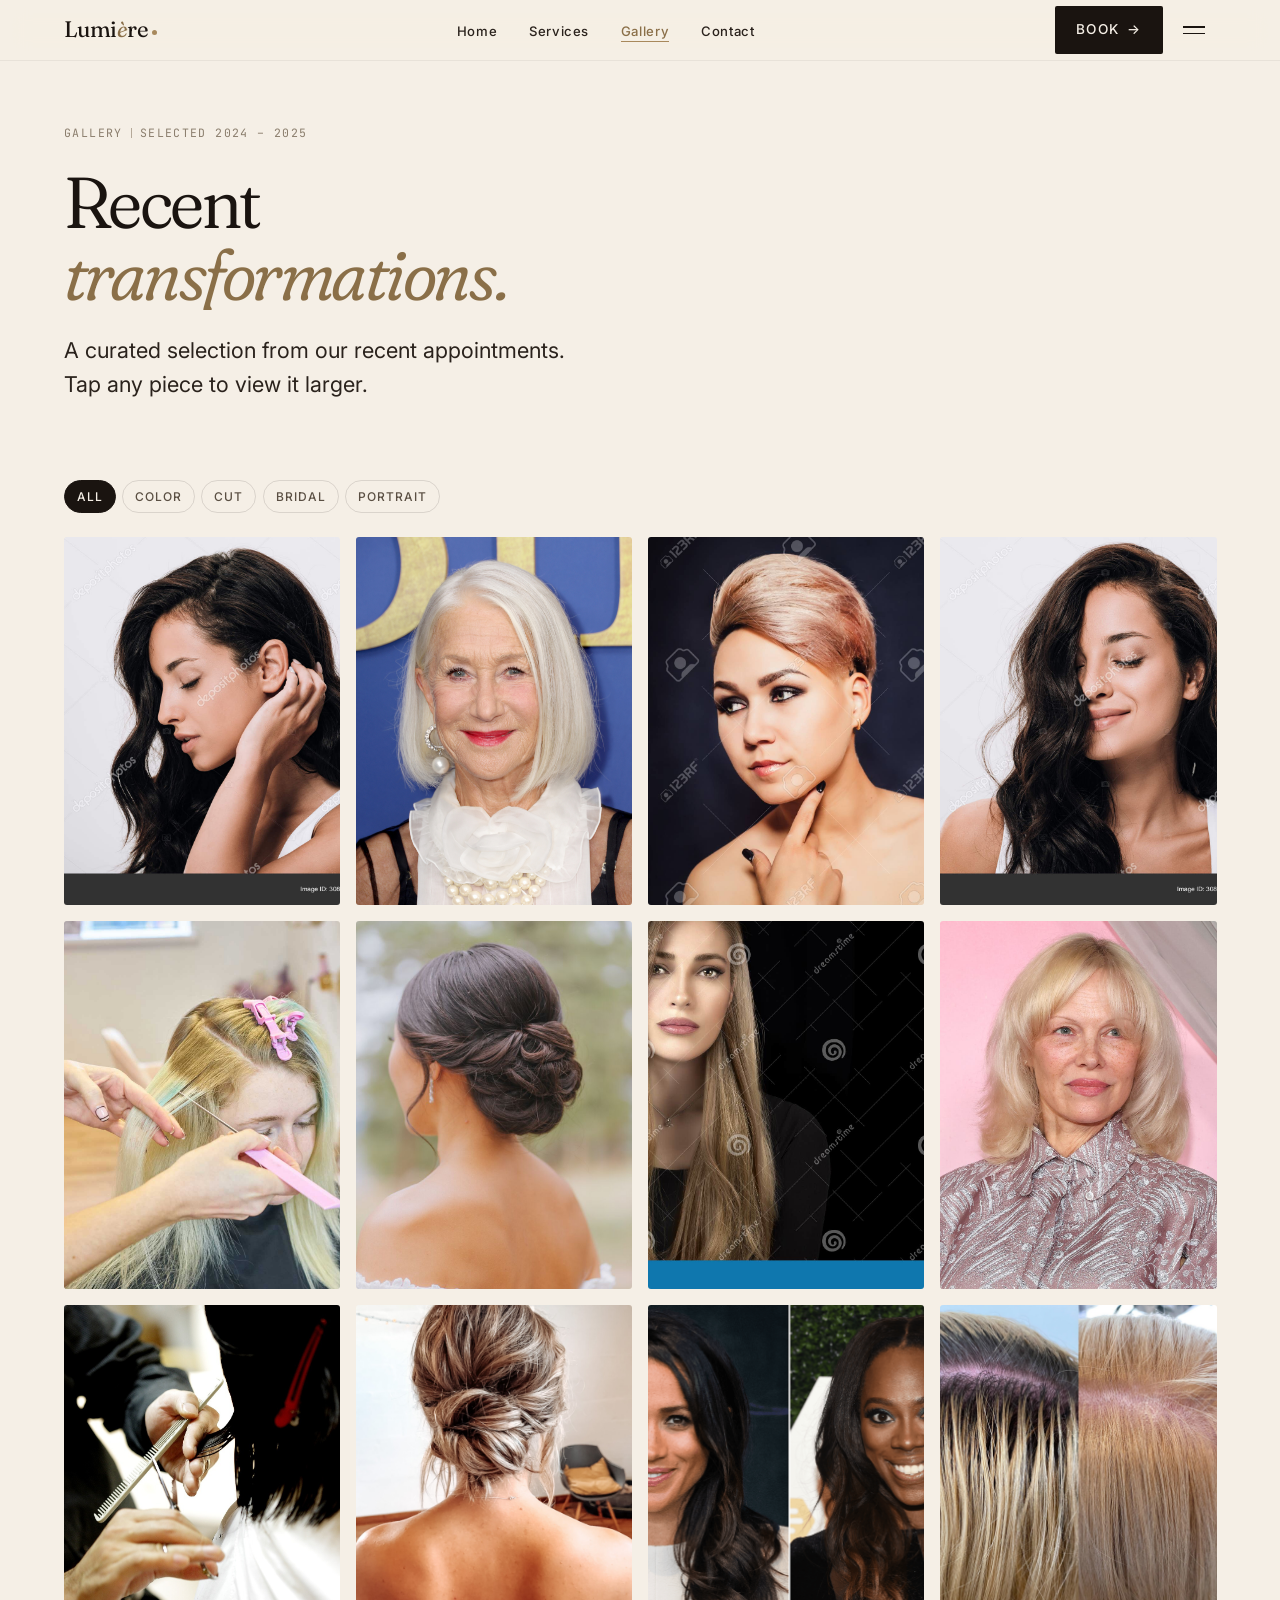
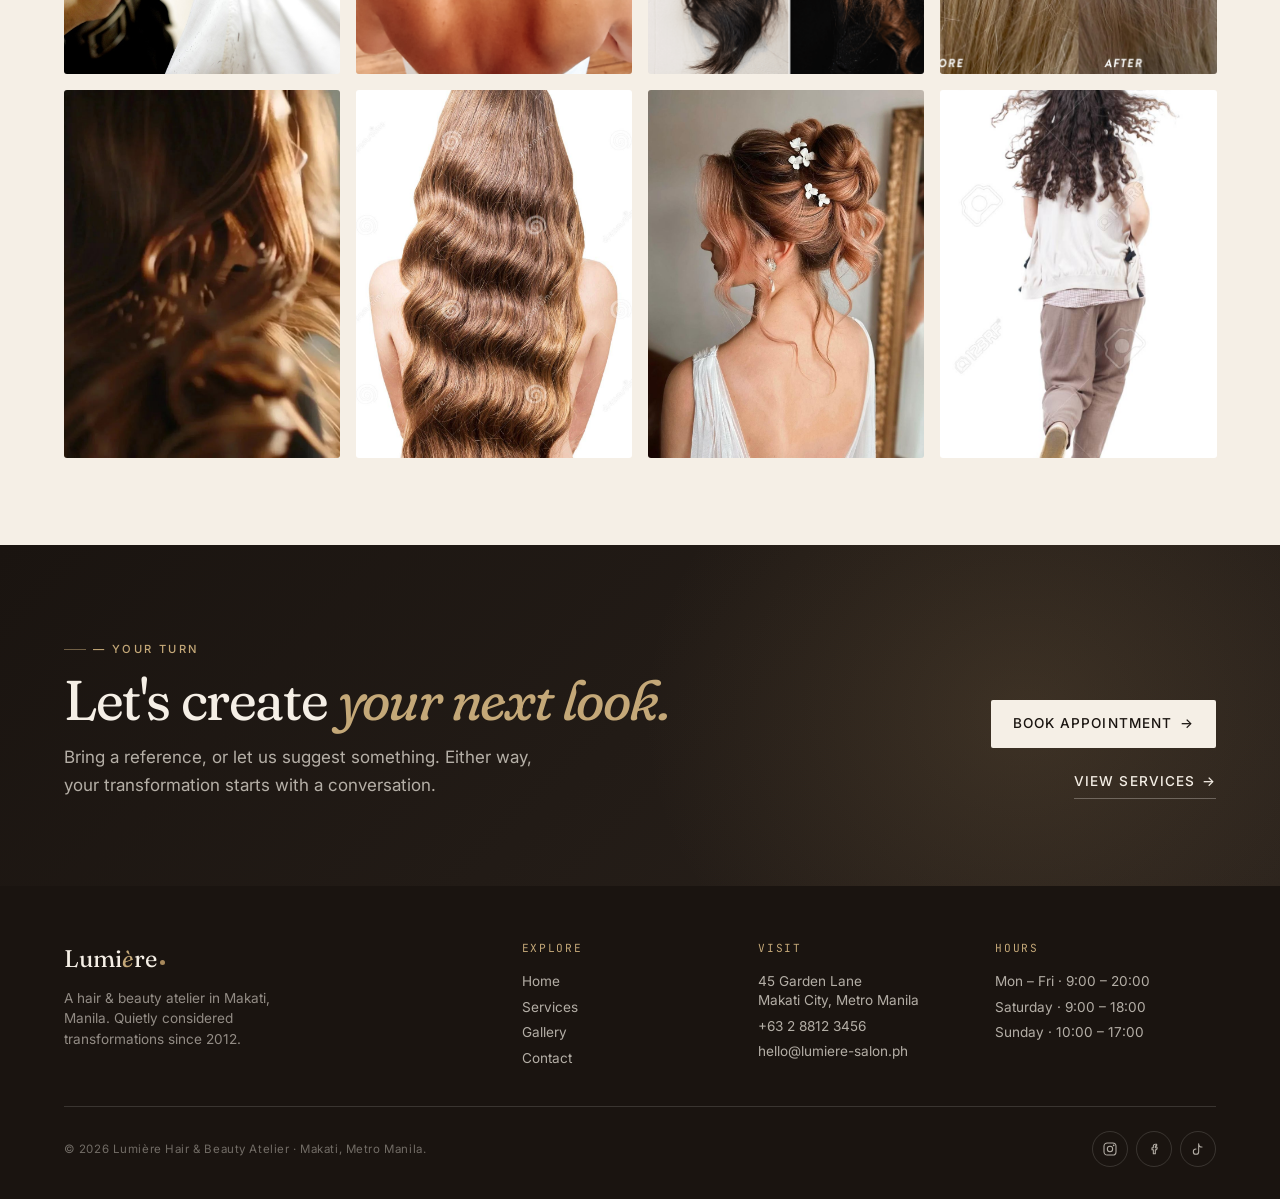
==== gallery.html @ cd1a5d42 "version 3 mistaken" ====
<!DOCTYPE html>
<html lang="en">
<head>
  <meta charset="UTF-8" />
  <meta name="viewport" content="width=device-width, initial-scale=1.0, viewport-fit=cover" />
  <meta name="theme-color" content="#f5efe6" />

  <title>Gallery — Lumière Hair &amp; Beauty Atelier · Makati</title>
  <meta name="description" content="A curated selection of recent work from the Lumière atelier — balayage, bridal, precision cuts and editorial portraits." />

  <link rel="canonical" href="gallery.html" />
  <link rel="icon" type="image/svg+xml" href="favicon/favicon.svg" />

  <link rel="preconnect" href="https://fonts.googleapis.com" />
  <link rel="preconnect" href="https://fonts.gstatic.com" crossorigin />
  <link href="https://fonts.googleapis.com/css2?family=Fraunces:ital,opsz,wght@0,9..144,300..600;1,9..144,300..600&family=Inter:wght@300;400;500;600&family=JetBrains+Mono:wght@400;500&display=swap" rel="stylesheet" />

  <link rel="stylesheet" href="css/style.css" />
</head>
<body class="page-gallery">

  <!-- ===================== NAV ===================== -->
  <nav class="nav" aria-label="Primary">
    <div class="container nav__inner">
      <a href="index.html" class="nav__brand" aria-label="Lumière — Home">
        Lumi<span class="accent">è</span>re<span class="dot"></span>
      </a>

      <ul class="nav__links">
        <li><a class="nav__link" href="index.html">Home</a></li>
        <li><a class="nav__link" href="services.html">Services</a></li>
        <li><a class="nav__link active" href="gallery.html">Gallery</a></li>
        <li><a class="nav__link" href="contact.html">Contact</a></li>
      </ul>

      <div class="nav__actions">
        <a href="contact.html" class="btn btn--primary nav__cta">
          <span>Book</span>
          <span class="arrow" aria-hidden="true">→</span>
        </a>
        <button class="nav__toggle" aria-label="Open menu" aria-expanded="false">
          <span></span>
          <span></span>
        </button>
      </div>
    </div>
  </nav>

  <div class="mobile-panel" aria-hidden="true">
    <div class="mobile-panel__links">
      <a class="mobile-panel__link" href="index.html"><span class="num">01</span> Home</a>
      <a class="mobile-panel__link" href="services.html"><span class="num">02</span> Services</a>
      <a class="mobile-panel__link" href="gallery.html"><span class="num">03</span> Gallery</a>
      <a class="mobile-panel__link" href="contact.html"><span class="num">04</span> Contact</a>
    </div>
    <div class="mobile-panel__footer">
      <span>Makati · Manila</span>
      <span>+63 2 8812 3456</span>
    </div>
  </div>

  <main>
    <!-- ===================== PAGE HERO ===================== -->
    <section class="hero">
      <div class="container">
        <div class="hero__meta reveal" style="margin-bottom: 1.5rem;">
          <span>Gallery</span>
          <span class="pipe"></span>
          <span>Selected 2024 – 2025</span>
        </div>
        <h1 class="hero__title" style="max-width: 16ch;">
          <span class="row"><span class="reveal">Recent</span></span>
          <span class="row"><span class="reveal reveal--delay-1"><em>transformations.</em></span></span>
        </h1>
        <p class="hero__lede reveal reveal--delay-2" style="margin-top: 1.5rem;">
          A curated selection from our recent appointments. Tap any piece to
          view it larger.
        </p>
      </div>
    </section>

    <!-- ===================== GALLERY ===================== -->
    <section class="section" style="padding-top: 0;">
      <div class="container">
        <div class="gallery-filters reveal" role="tablist">
          <button class="filter-chip active" data-filter="all">All</button>
          <button class="filter-chip" data-filter="color">Color</button>
          <button class="filter-chip" data-filter="cut">Cut</button>
          <button class="filter-chip" data-filter="bridal">Bridal</button>
          <button class="filter-chip" data-filter="portrait">Portrait</button>
        </div>

        <div class="gallery-grid reveal" id="galleryGrid">
          <button class="gallery-item" data-category="portrait" data-full="images/gallery/portrait-1.jpg" data-caption="Portrait · Healthy brunette">
            <img src="images/gallery/portrait-1.jpg" alt="Portrait of a woman with healthy brunette hair" loading="lazy" />
            <span class="gallery-item__caption">Portrait · Brunette</span>
          </button>
          <button class="gallery-item" data-category="color" data-full="images/gallery/blonde-bob-01.jpg" data-caption="Blonde bob · Lived-in">
            <img src="images/gallery/blonde-bob-01.jpg" alt="Hand-painted blonde bob" loading="lazy" />
            <span class="gallery-item__caption">Blonde bob</span>
          </button>
          <button class="gallery-item" data-category="cut" data-full="images/gallery/blonde-bob-02.jpg" data-caption="Blunt bob · Precision">
            <img src="images/gallery/blonde-bob-02.jpg" alt="Precision blunt bob cut" loading="lazy" />
            <span class="gallery-item__caption">Blunt bob</span>
          </button>
          <button class="gallery-item" data-category="portrait" data-full="images/gallery/portrait-2.jpg" data-caption="Portrait · Glossy lengths">
            <img src="images/gallery/portrait-2.jpg" alt="Portrait with glossy hair lengths" loading="lazy" />
            <span class="gallery-item__caption">Portrait · Glossy</span>
          </button>
          <button class="gallery-item" data-category="color" data-full="images/services/color-01.jpg" data-caption="Balayage · Sun-lit">
            <img src="images/services/color-01.jpg" alt="Sun-lit balayage color" loading="lazy" />
            <span class="gallery-item__caption">Balayage · Sun-lit</span>
          </button>
          <button class="gallery-item" data-category="bridal" data-full="images/services/bridal-01.jpg" data-caption="Bridal · Soft updo">
            <img src="images/services/bridal-01.jpg" alt="Soft bridal updo" loading="lazy" />
            <span class="gallery-item__caption">Bridal · Updo</span>
          </button>
          <button class="gallery-item" data-category="portrait" data-full="images/gallery/portrait-3.jpg" data-caption="Portrait · Editorial">
            <img src="images/gallery/portrait-3.jpg" alt="Editorial hair portrait" loading="lazy" />
            <span class="gallery-item__caption">Portrait · Editorial</span>
          </button>
          <button class="gallery-item" data-category="color" data-full="images/gallery/blonde-bob-03.jpg" data-caption="Blonde · dimensional">
            <img src="images/gallery/blonde-bob-03.jpg" alt="Dimensional blonde color" loading="lazy" />
            <span class="gallery-item__caption">Blonde · Dimensional</span>
          </button>
          <button class="gallery-item" data-category="cut" data-full="images/services/haircut-2.jpg" data-caption="Cut · Layered">
            <img src="images/services/haircut-2.jpg" alt="Layered haircut" loading="lazy" />
            <span class="gallery-item__caption">Cut · Layered</span>
          </button>
          <button class="gallery-item" data-category="bridal" data-full="images/services/bridal-02.jpg" data-caption="Bridal · Half-up">
            <img src="images/services/bridal-02.jpg" alt="Half-up bridal style" loading="lazy" />
            <span class="gallery-item__caption">Bridal · Half-up</span>
          </button>
          <button class="gallery-item" data-category="portrait" data-full="images/gallery/portrait-4.jpg" data-caption="Portrait · Glossy brunette">
            <img src="images/gallery/portrait-4.jpg" alt="Glossy brunette portrait" loading="lazy" />
            <span class="gallery-item__caption">Portrait · Glossy</span>
          </button>
          <button class="gallery-item" data-category="color" data-full="images/services/color-04.jpg" data-caption="Balayage · Hand-painted">
            <img src="images/services/color-04.jpg" alt="Hand-painted balayage in progress" loading="lazy" />
            <span class="gallery-item__caption">Balayage · Hand-painted</span>
          </button>
          <button class="gallery-item" data-category="portrait" data-full="images/gallery/portrait-5.jpg" data-caption="Portrait · Soft waves">
            <img src="images/gallery/portrait-5.jpg" alt="Portrait with soft waves" loading="lazy" />
            <span class="gallery-item__caption">Portrait · Waves</span>
          </button>
          <button class="gallery-item" data-category="color" data-full="images/gallery/long-hair-01.jpg" data-caption="Long hair · Lived-in color">
            <img src="images/gallery/long-hair-01.jpg" alt="Long hair with lived-in color" loading="lazy" />
            <span class="gallery-item__caption">Long · Lived-in</span>
          </button>
          <button class="gallery-item" data-category="bridal" data-full="images/services/bridal-03.jpg" data-caption="Bridal · Soft makeup">
            <img src="images/services/bridal-03.jpg" alt="Bridal look with soft makeup" loading="lazy" />
            <span class="gallery-item__caption">Bridal · Soft</span>
          </button>
          <button class="gallery-item" data-category="color" data-full="images/gallery/long-hair-02.jpg" data-caption="Long · Balayage">
            <img src="images/gallery/long-hair-02.jpg" alt="Long hair with balayage" loading="lazy" />
            <span class="gallery-item__caption">Long · Balayage</span>
          </button>
        </div>
      </div>
    </section>

    <!-- ===================== CTA ===================== -->
    <section class="cta-banner">
      <div class="container cta-banner__inner">
        <div class="reveal">
          <span class="eyebrow" style="color: var(--gold-soft);">— Your turn</span>
          <h2 class="cta-banner__title">
            Let's create
            <em>your next look.</em>
          </h2>
          <p class="cta-banner__lede">
            Bring a reference, or let us suggest something. Either way, your
            transformation starts with a conversation.
          </p>
        </div>
        <div class="cta-banner__actions reveal reveal--delay-1">
          <a href="contact.html" class="btn btn--light">
            <span>Book Appointment</span>
            <span class="arrow" aria-hidden="true">→</span>
          </a>
          <a href="services.html" class="link-text link-text--light">
            <span>View Services</span>
            <span class="arrow" aria-hidden="true">→</span>
          </a>
        </div>
      </div>
    </section>
  </main>

  <!-- Lightbox -->
  <div class="lightbox" id="lightbox" aria-hidden="true">
    <button class="lightbox__close" aria-label="Close" id="lightboxClose">
      <svg viewBox="0 0 24 24" fill="none" stroke="currentColor" stroke-width="1.8" stroke-linecap="round">
        <path d="M6 6l12 12M6 18L18 6"/>
      </svg>
    </button>
    <img class="lightbox__img" id="lightboxImg" src="" alt="" />
    <div class="lightbox__caption" id="lightboxCaption"></div>
  </div>

  <!-- ===================== FOOTER ===================== -->
  <footer class="footer">
    <div class="container">
      <div class="footer__top">
        <div class="footer__col">
          <div class="footer__brand">
            Lumi<span class="accent">è</span>re<span class="dot"></span>
          </div>
          <p class="footer__tagline">
            A hair &amp; beauty atelier in Makati, Manila. Quietly considered
            transformations since 2012.
          </p>
        </div>
        <div class="footer__col">
          <div class="footer__col-title">Explore</div>
          <ul class="footer__list">
            <li><a href="index.html">Home</a></li>
            <li><a href="services.html">Services</a></li>
            <li><a href="gallery.html">Gallery</a></li>
            <li><a href="contact.html">Contact</a></li>
          </ul>
        </div>
        <div class="footer__col">
          <div class="footer__col-title">Visit</div>
          <ul class="footer__list">
            <li>45 Garden Lane<br>Makati City, Metro Manila</li>
            <li><a href="tel:+63288123456">+63 2 8812 3456</a></li>
            <li><a href="mailto:hello@lumiere-salon.ph">hello@lumiere-salon.ph</a></li>
          </ul>
        </div>
        <div class="footer__col">
          <div class="footer__col-title">Hours</div>
          <ul class="footer__list">
            <li>Mon – Fri · 9:00 – 20:00</li>
            <li>Saturday · 9:00 – 18:00</li>
            <li>Sunday · 10:00 – 17:00</li>
          </ul>
        </div>
      </div>
      <div class="footer__bottom">
        <p class="footer__copy">
          © <span data-year>2025</span> Lumière Hair &amp; Beauty Atelier · Makati, Metro Manila.
        </p>
        <div class="footer__social">
          <a href="#" aria-label="Instagram">
            <svg viewBox="0 0 24 24" fill="none" stroke="currentColor" stroke-width="1.6" stroke-linecap="round" stroke-linejoin="round">
              <rect x="3" y="3" width="18" height="18" rx="5" />
              <circle cx="12" cy="12" r="4" />
              <circle cx="17.5" cy="6.5" r="0.5" fill="currentColor" />
            </svg>
          </a>
          <a href="#" aria-label="Facebook">
            <svg viewBox="0 0 24 24" fill="none" stroke="currentColor" stroke-width="1.6" stroke-linecap="round" stroke-linejoin="round">
              <path d="M14 8h2V5h-2a3 3 0 0 0-3 3v2H9v3h2v6h3v-6h2l1-3h-3V8a1 1 0 0 1 1-1z" />
            </svg>
          </a>
          <a href="#" aria-label="TikTok">
            <svg viewBox="0 0 24 24" fill="none" stroke="currentColor" stroke-width="1.6" stroke-linecap="round" stroke-linejoin="round">
              <path d="M9 12a4 4 0 1 0 4 4V4a5 5 0 0 0 5 5" />
            </svg>
          </a>
        </div>
      </div>
    </div>
  </footer>

  <a href="contact.html" class="sticky-cta">
    <span class="dot"></span>
    <span>Book</span>
  </a>

  <nav class="mobile-bottom-nav" aria-label="Mobile">
    <a href="index.html" class="mobile-bottom-nav__item" aria-label="Home">
      <svg viewBox="0 0 24 24"><path d="M3 11l9-8 9 8v10a2 2 0 0 1-2 2h-4v-7h-6v7H5a2 2 0 0 1-2-2V11z"/></svg>
      <span>Home</span>
    </a>
    <a href="services.html" class="mobile-bottom-nav__item" aria-label="Services">
      <svg viewBox="0 0 24 24"><path d="M4 6h16M4 12h16M4 18h10"/></svg>
      <span>Services</span>
    </a>
    <a href="contact.html" class="mobile-bottom-nav__item mobile-bottom-nav__item--cta" aria-label="Book">
      <svg viewBox="0 0 24 24"><path d="M5 12h14M13 6l6 6-6 6"/></svg>
      <span>Book</span>
    </a>
    <a href="gallery.html" class="mobile-bottom-nav__item active" aria-label="Gallery">
      <svg viewBox="0 0 24 24"><rect x="3" y="5" width="18" height="14" rx="2"/><path d="M3 16l5-5 4 4 4-4 5 5"/></svg>
      <span>Gallery</span>
    </a>
    <a href="contact.html" class="mobile-bottom-nav__item" aria-label="Contact">
      <svg viewBox="0 0 24 24"><path d="M4 4h16v16H4z"/><path d="M4 4l8 8 8-8"/></svg>
      <span>Contact</span>
    </a>
  </nav>

  <script src="js/main.js" defer></script>
</body>
</html>
---- css/style.css ----
/* ==========================================================================
   LUMIÈRE — Hair & Beauty Atelier
   Mobile-first, lean, no-framework stylesheet.
   Sections: Tokens → Reset → Base → Layout → Components → Sections → Pages
   ========================================================================== */

/* --------------------------------------------------------------------------
   1. Design Tokens
   -------------------------------------------------------------------------- */
:root {
  /* Color — refined editorial palette */
  --ink: #1a1410;
  --ink-soft: #2a221c;
  --ink-mute: #5a4f43;
  --cream: #f5efe6;
  --cream-deep: #ece2d3;
  --sand: #d8c8b2;
  --stone: #8a7d6c;
  --stone-light: #b5a999;
  --gold: #a8895c;
  --gold-deep: #8a6f48;
  --gold-soft: #c4a878;
  --rose: #c89c8c;
  --white: #fdfaf4;
  --line: rgba(26, 20, 16, 0.12);
  --line-soft: rgba(26, 20, 16, 0.06);
  --line-light: rgba(253, 250, 244, 0.14);

  /* Type */
  --font-display: 'Fraunces', 'Cormorant Garamond', Georgia, serif;
  --font-body: 'Inter', -apple-system, BlinkMacSystemFont, 'Segoe UI', sans-serif;
  --font-mono: 'JetBrains Mono', ui-monospace, monospace;

  /* Fluid type scale — tighter on mobile, scales on big screens */
  --step--1: clamp(0.78rem, 0.76rem + 0.1vw, 0.88rem);
  --step-0: clamp(0.95rem, 0.92rem + 0.18vw, 1.08rem);
  --step-1: clamp(1.15rem, 1.08rem + 0.35vw, 1.4rem);
  --step-2: clamp(1.4rem, 1.28rem + 0.6vw, 1.85rem);
  --step-3: clamp(1.7rem, 1.5rem + 1vw, 2.3rem);
  --step-4: clamp(2rem, 1.7rem + 1.5vw, 2.9rem);
  --step-5: clamp(2.3rem, 1.9rem + 2vw, 3.6rem);
  --step-6: clamp(2.7rem, 2.1rem + 3vw, 4.5rem);

  /* Layout */
  --container: 1200px;
  --container-narrow: 720px;
  --gutter: clamp(1.15rem, 1rem + 0.6vw, 2.5rem);
  --section-y: clamp(3.5rem, 3rem + 3vw, 7rem);
  --section-y-sm: clamp(2.5rem, 2.2rem + 1.5vw, 4rem);

  /* Motion */
  --ease-out: cubic-bezier(0.22, 1, 0.36, 1);
  --ease-soft: cubic-bezier(0.4, 0, 0.2, 1);
  --dur-fast: 0.25s;
  --dur: 0.45s;
  --dur-slow: 0.7s;

  /* Z-index */
  --z-nav: 100;
  --z-overlay: 200;
  --z-modal: 300;
  --z-toast: 400;

  /* Safe area for iOS notch */
  --safe-bottom: env(safe-area-inset-bottom, 0px);
  --safe-top: env(safe-area-inset-top, 0px);
}

/* --------------------------------------------------------------------------
   2. Reset & Base
   -------------------------------------------------------------------------- */
*, *::before, *::after {
  box-sizing: border-box;
  margin: 0;
  padding: 0;
}

html {
  -webkit-text-size-adjust: 100%;
  -webkit-font-smoothing: antialiased;
  -moz-osx-font-smoothing: grayscale;
  text-rendering: optimizeLegibility;
  scroll-behavior: smooth;
}

body {
  font-family: var(--font-body);
  font-size: var(--step-0);
  font-weight: 400;
  line-height: 1.6;
  color: var(--ink);
  background: var(--cream);
  overflow-x: hidden;
  min-height: 100vh;
}

img, picture, svg, video {
  display: block;
  max-width: 100%;
  height: auto;
}

a { color: inherit; text-decoration: none; }
button, input, textarea, select { font: inherit; color: inherit; background: none; border: none; }
ul, ol { list-style: none; }

::selection { background: var(--gold); color: var(--cream); }

/* No custom scrollbar on touch */
@media (hover: hover) and (pointer: fine) {
  ::-webkit-scrollbar { width: 8px; }
  ::-webkit-scrollbar-track { background: var(--cream-deep); }
  ::-webkit-scrollbar-thumb { background: var(--stone-light); border-radius: 4px; }
  ::-webkit-scrollbar-thumb:hover { background: var(--gold); }
}

/* --------------------------------------------------------------------------
   3. Typography
   -------------------------------------------------------------------------- */
h1, h2, h3, h4 {
  font-family: var(--font-display);
  font-weight: 400;
  line-height: 1.08;
  letter-spacing: -0.02em;
  font-optical-sizing: auto;
  font-variation-settings: 'SOFT' 50, 'WONK' 0;
}

h1 {
  font-size: var(--step-6);
  line-height: 1;
  letter-spacing: -0.035em;
  font-weight: 350;
}

h2 { font-size: var(--step-5); letter-spacing: -0.025em; }
h3 { font-size: var(--step-3); letter-spacing: -0.02em; }
h4 { font-size: var(--step-2); }

p {
  font-size: var(--step-0);
  color: var(--ink-mute);
  line-height: 1.65;
}

em, .italic {
  font-style: italic;
  font-variation-settings: 'SOFT' 100, 'WONK' 1;
  color: var(--gold-deep);
}

.lead {
  font-size: var(--step-1);
  line-height: 1.5;
  color: var(--ink-soft);
  font-weight: 350;
}

.eyebrow {
  font-family: var(--font-body);
  font-size: 0.7rem;
  font-weight: 500;
  letter-spacing: 0.22em;
  text-transform: uppercase;
  color: var(--gold-deep);
  display: inline-flex;
  align-items: center;
  gap: 0.6em;
}
.eyebrow::before {
  content: '';
  width: 22px;
  height: 1px;
  background: currentColor;
  opacity: 0.5;
}
.eyebrow.no-line::before { display: none; }

.serif-italic {
  font-family: var(--font-display);
  font-style: italic;
  font-variation-settings: 'SOFT' 100, 'WONK' 1;
  color: var(--gold-deep);
}

.text-center { text-align: center; }
.text-right { text-align: right; }

/* --------------------------------------------------------------------------
   4. Layout
   -------------------------------------------------------------------------- */
.container {
  width: 100%;
  max-width: var(--container);
  margin: 0 auto;
  padding-left: var(--gutter);
  padding-right: var(--gutter);
}

.container-narrow { max-width: var(--container-narrow); }

.section { padding-block: var(--section-y); }
.section--sm { padding-block: var(--section-y-sm); }
.section--cream-deep { background: var(--cream-deep); }
.section--dark { background: var(--ink); color: var(--cream); }
.section--dark p { color: rgba(245, 239, 230, 0.7); }

.mt-1 { margin-top: 0.5rem; }
.mt-2 { margin-top: 1rem; }
.mt-3 { margin-top: 1.5rem; }
.mt-4 { margin-top: 2.5rem; }

.section-head { margin-bottom: clamp(1.75rem, 1.4rem + 1.5vw, 3rem); }
.section-head__title { margin-top: 0.65rem; }
.section-head__lede {
  margin-top: 0.75rem;
  max-width: 52ch;
  color: var(--ink-mute);
}

/* Split layout — single column on mobile, two-col on tablet+ */
.split {
  display: grid;
  gap: clamp(1.5rem, 1.2rem + 1.5vw, 3rem);
  align-items: center;
}
@media (min-width: 768px) {
  .split { grid-template-columns: 1fr 1fr; gap: clamp(2rem, 1.5rem + 3vw, 4.5rem); }
  .split--reverse .split__media { order: 2; }
}

.split__media img {
  width: 100%;
  aspect-ratio: 4 / 5;
  object-fit: cover;
  border-radius: 4px;
}

/* --------------------------------------------------------------------------
   5. Components
   -------------------------------------------------------------------------- */

/* Buttons — touch-friendly (min 44px height) */
.btn {
  display: inline-flex;
  align-items: center;
  justify-content: center;
  gap: 0.6em;
  min-height: 48px;
  padding: 0.85em 1.6em;
  font-family: var(--font-body);
  font-size: 0.85rem;
  font-weight: 500;
  letter-spacing: 0.08em;
  text-transform: uppercase;
  border-radius: 2px;
  cursor: pointer;
  transition: background var(--dur-fast) var(--ease-out),
              color var(--dur-fast) var(--ease-out),
              border-color var(--dur-fast) var(--ease-out),
              transform var(--dur-fast) var(--ease-out);
  -webkit-tap-highlight-color: transparent;
}
.btn .arrow { transition: transform var(--dur-fast) var(--ease-out); }
.btn:active .arrow { transform: translateX(4px); }

.btn--primary {
  background: var(--ink);
  color: var(--cream);
}
.btn--primary:active { background: var(--gold-deep); transform: scale(0.98); }

.btn--light {
  background: var(--cream);
  color: var(--ink);
}
.btn--light:active { background: var(--gold-soft); transform: scale(0.98); }

.btn--ghost {
  background: transparent;
  color: var(--ink);
  border: 1px solid var(--line);
}
.btn--ghost:active { border-color: var(--gold); color: var(--gold-deep); }

/* Link text with arrow */
.link-text {
  display: inline-flex;
  align-items: center;
  gap: 0.5em;
  font-size: 0.85rem;
  font-weight: 500;
  letter-spacing: 0.08em;
  text-transform: uppercase;
  color: var(--ink);
  padding: 0.5em 0;
  position: relative;
  -webkit-tap-highlight-color: transparent;
}
.link-text::after {
  content: '';
  position: absolute;
  bottom: 0; left: 0;
  width: 100%; height: 1px;
  background: currentColor;
  opacity: 0.3;
  transform-origin: right;
  transform: scaleX(1);
  transition: transform var(--dur) var(--ease-out);
}
.link-text:active::after { transform-origin: left; transform: scaleX(1); }
.link-text .arrow { transition: transform var(--dur-fast) var(--ease-out); }
.link-text:active .arrow { transform: translateX(4px); }

.link-text--light { color: var(--cream); }
.link-text--gold { color: var(--gold-deep); }

/* Tags / chips */
.tag {
  display: inline-block;
  padding: 0.3em 0.8em;
  font-size: 0.7rem;
  font-weight: 500;
  letter-spacing: 0.15em;
  text-transform: uppercase;
  color: var(--gold-deep);
  background: rgba(168, 137, 92, 0.08);
  border-radius: 100px;
}

/* --------------------------------------------------------------------------
   6. Navigation
   -------------------------------------------------------------------------- */
.nav {
  position: fixed;
  top: 0; left: 0; right: 0;
  z-index: var(--z-nav);
  background: rgba(245, 239, 230, 0.85);
  backdrop-filter: saturate(180%) blur(14px);
  -webkit-backdrop-filter: saturate(180%) blur(14px);
  border-bottom: 1px solid var(--line-soft);
  transition: background var(--dur) var(--ease-soft),
              border-color var(--dur) var(--ease-soft);
}
.nav.scrolled {
  background: rgba(245, 239, 230, 0.96);
  border-bottom-color: var(--line);
}
.nav__inner {
  display: flex;
  align-items: center;
  justify-content: space-between;
  height: 60px;
  gap: 1rem;
}
.nav__brand {
  font-family: var(--font-display);
  font-size: 1.4rem;
  font-weight: 400;
  letter-spacing: -0.02em;
  color: var(--ink);
  position: relative;
  display: inline-flex;
  align-items: baseline;
}
.nav__brand .accent {
  font-style: italic;
  color: var(--gold-deep);
}
.nav__brand .dot {
  display: inline-block;
  width: 5px; height: 5px;
  border-radius: 50%;
  background: var(--gold);
  margin-left: 3px;
  transform: translateY(-2px);
}

.nav__links {
  display: none;
  gap: 0.5rem;
  align-items: center;
}
@media (min-width: 880px) {
  .nav__links { display: flex; }
}
.nav__link {
  position: relative;
  padding: 0.5em 0.9em;
  font-size: 0.82rem;
  font-weight: 500;
  letter-spacing: 0.05em;
  color: var(--ink-soft);
  border-radius: 2px;
  transition: color var(--dur-fast) var(--ease-out);
}
.nav__link::after {
  content: '';
  position: absolute;
  bottom: 0.2em; left: 0.9em; right: 0.9em;
  height: 1px;
  background: var(--gold);
  transform: scaleX(0);
  transform-origin: left;
  transition: transform var(--dur-fast) var(--ease-out);
}
.nav__link:hover { color: var(--ink); }
.nav__link:hover::after,
.nav__link.active::after { transform: scaleX(1); }
.nav__link.active { color: var(--gold-deep); }

.nav__actions {
  display: flex;
  align-items: center;
  gap: 0.6rem;
}
.nav__cta {
  display: none;
}
@media (min-width: 880px) {
  .nav__cta { display: inline-flex; }
}

/* Hamburger */
.nav__toggle {
  display: inline-flex;
  flex-direction: column;
  justify-content: center;
  align-items: center;
  width: 44px;
  height: 44px;
  gap: 5px;
  cursor: pointer;
  -webkit-tap-highlight-color: transparent;
}
.nav__toggle span {
  display: block;
  width: 22px;
  height: 1.5px;
  background: var(--ink);
  transition: transform var(--dur-fast) var(--ease-out),
              opacity var(--dur-fast) var(--ease-out);
}
.nav__toggle.active span:nth-child(1) { transform: translateY(6.5px) rotate(45deg); }
.nav__toggle.active span:nth-child(2) { transform: translateY(-6.5px) rotate(-45deg); }

/* Mobile panel — full-screen drawer */
.mobile-panel {
  position: fixed;
  inset: 0;
  z-index: var(--z-overlay);
  background: var(--ink);
  color: var(--cream);
  display: flex;
  flex-direction: column;
  justify-content: space-between;
  padding: calc(60px + var(--safe-top) + 1.5rem) var(--gutter) calc(2rem + var(--safe-bottom));
  opacity: 0;
  visibility: hidden;
  transform: translateY(-10px);
  transition: opacity var(--dur) var(--ease-out),
              visibility var(--dur) var(--ease-out),
              transform var(--dur) var(--ease-out);
}
.mobile-panel.open {
  opacity: 1;
  visibility: visible;
  transform: translateY(0);
}
.mobile-panel__links {
  display: flex;
  flex-direction: column;
  gap: 0.5rem;
  flex: 1;
  justify-content: center;
}
.mobile-panel__link {
  display: flex;
  align-items: baseline;
  gap: 1rem;
  font-family: var(--font-display);
  font-size: clamp(2rem, 8vw, 3rem);
  font-weight: 350;
  line-height: 1.15;
  color: var(--cream);
  padding: 0.3em 0;
  border-bottom: 1px solid var(--line-light);
  transition: color var(--dur-fast) var(--ease-out),
              padding-left var(--dur-fast) var(--ease-out);
}
.mobile-panel__link .num {
  font-family: var(--font-mono);
  font-size: 0.7rem;
  letter-spacing: 0.1em;
  color: var(--gold-soft);
  font-weight: 400;
}
.mobile-panel__link:active {
  color: var(--gold-soft);
  padding-left: 0.5rem;
}
.mobile-panel__footer {
  display: flex;
  justify-content: space-between;
  font-size: 0.75rem;
  letter-spacing: 0.1em;
  text-transform: uppercase;
  color: rgba(245, 239, 230, 0.55);
  padding-top: 1.5rem;
  border-top: 1px solid var(--line-light);
}
@media (min-width: 880px) {
  .mobile-panel { display: none; }
}

/* Sticky bottom mobile nav — quick access */
.mobile-bottom-nav {
  position: fixed;
  bottom: 0; left: 0; right: 0;
  z-index: var(--z-nav);
  display: flex;
  align-items: center;
  justify-content: space-around;
  background: rgba(26, 20, 16, 0.96);
  backdrop-filter: blur(10px);
  -webkit-backdrop-filter: blur(10px);
  padding: 0.5rem env(safe-area-inset-right, 0px) 0.5rem env(safe-area-inset-left, 0px);
  padding-bottom: calc(0.5rem + var(--safe-bottom));
  border-top: 1px solid rgba(168, 137, 92, 0.2);
}
.mobile-bottom-nav__item {
  display: flex;
  flex-direction: column;
  align-items: center;
  gap: 2px;
  padding: 0.4rem 0.8rem;
  color: rgba(245, 239, 230, 0.6);
  font-size: 0.65rem;
  letter-spacing: 0.05em;
  text-transform: uppercase;
  transition: color var(--dur-fast) var(--ease-out);
  -webkit-tap-highlight-color: transparent;
}
.mobile-bottom-nav__item svg {
  width: 20px; height: 20px;
  stroke: currentColor;
  fill: none;
  stroke-width: 1.5;
  stroke-linecap: round;
  stroke-linejoin: round;
}
.mobile-bottom-nav__item.active { color: var(--gold-soft); }
.mobile-bottom-nav__item--cta {
  background: var(--gold);
  color: var(--ink);
  border-radius: 100px;
  padding: 0.55rem 1.1rem;
  font-weight: 500;
  flex-direction: row;
  gap: 0.4em;
}
.mobile-bottom-nav__item--cta svg { width: 16px; height: 16px; stroke-width: 2; }
@media (min-width: 880px) {
  .mobile-bottom-nav { display: none; }
}

/* Body padding to offset bottom nav on mobile */
body { padding-bottom: calc(60px + var(--safe-bottom)); }
@media (min-width: 880px) {
  body { padding-bottom: 0; }
}

/* --------------------------------------------------------------------------
   7. Hero
   -------------------------------------------------------------------------- */
.hero {
  padding-top: calc(60px + var(--safe-top) + clamp(2rem, 1rem + 4vw, 4rem));
  padding-bottom: var(--section-y-sm);
  position: relative;
}
.hero__inner {
  display: grid;
  gap: clamp(1.5rem, 1.2rem + 1.5vw, 2.5rem);
}
@media (min-width: 900px) {
  .hero__inner {
    grid-template-columns: 1.05fr 1fr;
    align-items: end;
    gap: clamp(2rem, 1.5rem + 3vw, 4rem);
    min-height: calc(100vh - 60px);
  }
}

.hero__meta {
  display: flex;
  align-items: center;
  flex-wrap: wrap;
  gap: 0.7em;
  font-family: var(--font-mono);
  font-size: 0.72rem;
  letter-spacing: 0.12em;
  text-transform: uppercase;
  color: var(--stone);
  margin-bottom: 1.2rem;
}
.hero__meta .pipe {
  width: 1px; height: 10px;
  background: var(--stone-light);
}

.hero__title {
  margin-bottom: 1rem;
}
.hero__title .row {
  display: block;
  overflow: hidden;
}
.hero__title .row > span {
  display: block;
  will-change: transform;
}

.hero__lede {
  max-width: 38ch;
  margin-bottom: 1.5rem;
  font-size: var(--step-1);
  line-height: 1.55;
  color: var(--ink-soft);
}

.hero__actions {
  display: flex;
  flex-wrap: wrap;
  align-items: center;
  gap: 1rem;
}

.hero__media {
  position: relative;
  overflow: hidden;
  border-radius: 4px;
  aspect-ratio: 3 / 4;
}
@media (min-width: 900px) {
  .hero__media { aspect-ratio: 4 / 5; max-height: 78vh; }
}
.hero__media img {
  width: 100%; height: 100%;
  object-fit: cover;
  transform: scale(1.04);
  transition: transform 1.2s var(--ease-out);
}
.hero__media.is-in img { transform: scale(1); }
.hero__tag {
  position: absolute;
  bottom: 0.8rem; left: 0.8rem;
  padding: 0.4em 0.8em;
  background: rgba(245, 239, 230, 0.92);
  backdrop-filter: blur(8px);
  -webkit-backdrop-filter: blur(8px);
  font-family: var(--font-mono);
  font-size: 0.65rem;
  letter-spacing: 0.15em;
  text-transform: uppercase;
  color: var(--ink);
  border-radius: 2px;
}

/* --------------------------------------------------------------------------
   8. Marquee
   -------------------------------------------------------------------------- */
.marquee {
  background: var(--ink);
  color: var(--cream);
  padding: 0.9rem 0;
  overflow: hidden;
  white-space: nowrap;
}
.marquee__track {
  display: inline-flex;
  align-items: center;
  gap: 2rem;
  animation: marquee 30s linear infinite;
  will-change: transform;
}
@media (prefers-reduced-motion: reduce) {
  .marquee__track { animation: none; }
}
.marquee__item {
  font-family: var(--font-display);
  font-style: italic;
  font-size: 1.1rem;
  color: var(--gold-soft);
  letter-spacing: 0.02em;
}
.marquee__dot {
  display: inline-block;
  width: 4px; height: 4px;
  border-radius: 50%;
  background: var(--gold);
  opacity: 0.5;
}
@keyframes marquee {
  from { transform: translateX(0); }
  to { transform: translateX(-50%); }
}

/* --------------------------------------------------------------------------
   9. Services List
   -------------------------------------------------------------------------- */
.services-list {
  display: flex;
  flex-direction: column;
  border-top: 1px solid var(--line);
}
.service-row {
  display: grid;
  grid-template-columns: auto 1fr auto;
  align-items: center;
  gap: 1rem;
  padding: 1.4rem 0;
  border-bottom: 1px solid var(--line);
  position: relative;
  transition: padding-left var(--dur) var(--ease-out);
  -webkit-tap-highlight-color: transparent;
}
@media (min-width: 768px) {
  .service-row {
    grid-template-columns: auto 1.5fr 2fr auto auto;
    gap: 1.5rem;
    padding: 1.8rem 0;
  }
}
.service-row:active {
  padding-left: 0.5rem;
}
.service-row__num {
  font-family: var(--font-mono);
  font-size: 0.72rem;
  color: var(--stone);
  letter-spacing: 0.1em;
}
.service-row__name {
  font-family: var(--font-display);
  font-size: var(--step-2);
  font-weight: 350;
  line-height: 1.1;
  letter-spacing: -0.02em;
}
.service-row__name em {
  color: var(--gold-deep);
  font-style: italic;
}
.service-row__desc {
  display: none;
  font-size: 0.9rem;
  color: var(--ink-mute);
  max-width: 42ch;
}
@media (min-width: 768px) {
  .service-row__desc { display: block; }
}
.service-row__price {
  font-family: var(--font-display);
  font-size: var(--step-2);
  font-weight: 350;
  color: var(--ink);
  text-align: right;
  white-space: nowrap;
}
.service-row__price .from {
  display: block;
  font-family: var(--font-mono);
  font-size: 0.62rem;
  letter-spacing: 0.12em;
  text-transform: uppercase;
  color: var(--stone);
  margin-bottom: 2px;
}
.service-row__arrow {
  display: inline-flex;
  width: 36px; height: 36px;
  align-items: center;
  justify-content: center;
  border-radius: 50%;
  border: 1px solid var(--line);
  transition: background var(--dur-fast) var(--ease-out),
              border-color var(--dur-fast) var(--ease-out),
              color var(--dur-fast) var(--ease-out);
}
.service-row__arrow svg {
  width: 12px; height: 12px;
}
.service-row:active .service-row__arrow {
  background: var(--ink);
  color: var(--cream);
  border-color: var(--ink);
}

/* Service cards (services page) */
.service-cards {
  display: grid;
  gap: 1rem;
  grid-template-columns: 1fr;
}
@media (min-width: 640px) {
  .service-cards { grid-template-columns: repeat(2, 1fr); }
}
@media (min-width: 1024px) {
  .service-cards { grid-template-columns: repeat(2, 1fr); gap: 1.5rem; }
}
.service-card {
  display: flex;
  flex-direction: column;
  background: var(--white);
  border: 1px solid var(--line-soft);
  border-radius: 4px;
  overflow: hidden;
  transition: transform var(--dur) var(--ease-out),
              box-shadow var(--dur) var(--ease-out);
}
.service-card:active {
  transform: translateY(-2px);
  box-shadow: 0 12px 32px -16px rgba(26, 20, 16, 0.25);
}
.service-card__media {
  aspect-ratio: 4 / 3;
  overflow: hidden;
  position: relative;
}
.service-card__media img {
  width: 100%; height: 100%;
  object-fit: cover;
  transition: transform 0.6s var(--ease-out);
}
.service-card:active .service-card__media img { transform: scale(1.04); }
.service-card__body {
  padding: 1.25rem;
  display: flex;
  flex-direction: column;
  gap: 0.6rem;
  flex: 1;
}
.service-card__head {
  display: flex;
  justify-content: space-between;
  align-items: baseline;
  gap: 1rem;
}
.service-card__title {
  font-family: var(--font-display);
  font-size: var(--step-2);
  font-weight: 350;
  letter-spacing: -0.02em;
}
.service-card__title em { color: var(--gold-deep); font-style: italic; }
.service-card__price {
  font-family: var(--font-display);
  font-size: 1.1rem;
  color: var(--gold-deep);
  white-space: nowrap;
}
.service-card__desc {
  font-size: 0.9rem;
  color: var(--ink-mute);
  line-height: 1.55;
  flex: 1;
}
.service-card__list {
  display: flex;
  flex-wrap: wrap;
  gap: 0.4rem 0.8rem;
  margin-top: 0.5rem;
  padding-top: 0.8rem;
  border-top: 1px solid var(--line-soft);
}
.service-card__list li {
  font-family: var(--font-mono);
  font-size: 0.7rem;
  letter-spacing: 0.05em;
  color: var(--ink-mute);
}
.service-card__list li::before {
  content: '·';
  margin-right: 0.4em;
  color: var(--gold);
}

/* --------------------------------------------------------------------------
   10. Gallery / Collage
   -------------------------------------------------------------------------- */
.collage {
  display: grid;
  grid-template-columns: repeat(2, 1fr);
  gap: 0.6rem;
}
@media (min-width: 768px) {
  .collage {
    grid-template-columns: repeat(6, 1fr);
    gap: 1rem;
    grid-auto-rows: 180px;
  }
}
.collage__item {
  position: relative;
  overflow: hidden;
  border-radius: 3px;
  aspect-ratio: 3 / 4;
  background: var(--cream-deep);
}
@media (min-width: 768px) {
  .collage__item { aspect-ratio: auto; }
  .collage__item--1 { grid-column: span 3; grid-row: span 2; }
  .collage__item--2 { grid-column: span 3; grid-row: span 1; }
  .collage__item--3 { grid-column: span 3; grid-row: span 1; }
}
.collage__item img {
  width: 100%; height: 100%;
  object-fit: cover;
  transition: transform 0.6s var(--ease-out);
}
.collage__item:active img { transform: scale(1.05); }

/* Gallery grid (gallery page) */
.gallery-grid {
  display: grid;
  grid-template-columns: repeat(2, 1fr);
  gap: 0.5rem;
}
@media (min-width: 640px) {
  .gallery-grid { grid-template-columns: repeat(3, 1fr); gap: 0.8rem; }
}
@media (min-width: 1024px) {
  .gallery-grid { grid-template-columns: repeat(4, 1fr); gap: 1rem; }
}
.gallery-item {
  position: relative;
  overflow: hidden;
  border-radius: 3px;
  aspect-ratio: 3 / 4;
  background: var(--cream-deep);
  cursor: pointer;
  -webkit-tap-highlight-color: transparent;
}
.gallery-item img {
  width: 100%; height: 100%;
  object-fit: cover;
  transition: transform 0.6s var(--ease-out);
}
.gallery-item:active img { transform: scale(1.04); }
.gallery-item__caption {
  position: absolute;
  inset: auto 0 0 0;
  padding: 0.7rem 0.9rem;
  background: linear-gradient(to top, rgba(26,20,16,0.85), transparent);
  color: var(--cream);
  font-family: var(--font-mono);
  font-size: 0.7rem;
  letter-spacing: 0.08em;
  text-transform: uppercase;
  opacity: 0;
  transform: translateY(8px);
  transition: opacity var(--dur) var(--ease-out),
              transform var(--dur) var(--ease-out);
}
@media (hover: hover) {
  .gallery-item:hover .gallery-item__caption {
    opacity: 1;
    transform: translateY(0);
  }
}
.gallery-item:active .gallery-item__caption {
  opacity: 1;
  transform: translateY(0);
}

/* Filter chips */
.gallery-filters {
  display: flex;
  gap: 0.4rem;
  flex-wrap: wrap;
  margin-bottom: 1.5rem;
}
.filter-chip {
  padding: 0.5em 1em;
  font-size: 0.75rem;
  font-weight: 500;
  letter-spacing: 0.08em;
  text-transform: uppercase;
  color: var(--ink-mute);
  background: transparent;
  border: 1px solid var(--line);
  border-radius: 100px;
  cursor: pointer;
  transition: all var(--dur-fast) var(--ease-out);
  -webkit-tap-highlight-color: transparent;
}
.filter-chip:active,
.filter-chip.active {
  background: var(--ink);
  color: var(--cream);
  border-color: var(--ink);
}

/* Lightbox */
.lightbox {
  position: fixed;
  inset: 0;
  z-index: var(--z-modal);
  background: rgba(26, 20, 16, 0.96);
  display: flex;
  align-items: center;
  justify-content: center;
  padding: var(--gutter);
  opacity: 0;
  visibility: hidden;
  transition: opacity var(--dur) var(--ease-out),
              visibility var(--dur) var(--ease-out);
}
.lightbox.open { opacity: 1; visibility: visible; }
.lightbox__img {
  max-width: 100%;
  max-height: 85vh;
  object-fit: contain;
  border-radius: 4px;
  transform: scale(0.96);
  transition: transform var(--dur) var(--ease-out);
}
.lightbox.open .lightbox__img { transform: scale(1); }
.lightbox__close {
  position: absolute;
  top: 1rem; right: 1rem;
  width: 44px; height: 44px;
  display: flex;
  align-items: center;
  justify-content: center;
  color: var(--cream);
  cursor: pointer;
  border: 1px solid rgba(245, 239, 230, 0.25);
  border-radius: 50%;
  -webkit-tap-highlight-color: transparent;
}
.lightbox__close svg { width: 16px; height: 16px; }
.lightbox__caption {
  position: absolute;
  bottom: 1.5rem; left: 0; right: 0;
  text-align: center;
  color: rgba(245, 239, 230, 0.7);
  font-family: var(--font-mono);
  font-size: 0.75rem;
  letter-spacing: 0.1em;
  text-transform: uppercase;
}

/* --------------------------------------------------------------------------
   11. Stats
   -------------------------------------------------------------------------- */
.stats {
  display: grid;
  grid-template-columns: repeat(2, 1fr);
  gap: 1.5rem 1rem;
  padding-top: clamp(2rem, 1.5rem + 2vw, 3.5rem);
  border-top: 1px solid var(--line-light);
}
@media (min-width: 768px) {
  .stats { grid-template-columns: repeat(4, 1fr); }
}
.stat__value {
  font-family: var(--font-display);
  font-size: var(--step-4);
  font-weight: 350;
  line-height: 1;
  color: var(--cream);
  letter-spacing: -0.03em;
}
.stat__value em {
  color: var(--gold-soft);
  font-style: italic;
}
.stat__label {
  margin-top: 0.5rem;
  font-size: 0.7rem;
  letter-spacing: 0.12em;
  text-transform: uppercase;
  color: rgba(245, 239, 230, 0.55);
}

/* --------------------------------------------------------------------------
   12. Testimonials
   -------------------------------------------------------------------------- */
.testimonials {
  display: grid;
  gap: 1rem;
  grid-template-columns: 1fr;
}
@media (min-width: 768px) {
  .testimonials { grid-template-columns: repeat(3, 1fr); gap: 1.5rem; }
}
.testimonial {
  background: var(--white);
  border: 1px solid var(--line-soft);
  border-radius: 4px;
  padding: 1.5rem;
  display: flex;
  flex-direction: column;
  gap: 1rem;
  position: relative;
}
.testimonial__quote-mark {
  font-family: var(--font-display);
  font-size: 3.5rem;
  line-height: 0.7;
  color: var(--gold);
  opacity: 0.4;
}
.testimonial__text {
  font-family: var(--font-display);
  font-size: var(--step-1);
  font-weight: 350;
  line-height: 1.4;
  color: var(--ink);
  font-style: italic;
  font-variation-settings: 'SOFT' 80, 'WONK' 1;
  flex: 1;
}
.testimonial__author {
  display: flex;
  align-items: center;
  gap: 0.8rem;
  padding-top: 0.5rem;
  border-top: 1px solid var(--line-soft);
}
.testimonial__avatar {
  display: inline-flex;
  align-items: center;
  justify-content: center;
  width: 40px; height: 40px;
  background: var(--cream-deep);
  color: var(--gold-deep);
  font-family: var(--font-mono);
  font-size: 0.8rem;
  letter-spacing: 0.05em;
  border-radius: 50%;
  flex-shrink: 0;
}
.testimonial__name {
  display: block;
  font-size: 0.9rem;
  font-weight: 500;
  color: var(--ink);
}
.testimonial__role {
  display: block;
  font-size: 0.72rem;
  color: var(--stone);
  letter-spacing: 0.05em;
  text-transform: uppercase;
  margin-top: 2px;
}

/* --------------------------------------------------------------------------
   13. CTA Banner
   -------------------------------------------------------------------------- */
.cta-banner {
  background: linear-gradient(135deg, var(--ink) 0%, var(--ink-soft) 100%);
  color: var(--cream);
  padding: var(--section-y) 0;
  position: relative;
  overflow: hidden;
}
.cta-banner::before {
  content: '';
  position: absolute;
  top: -50%; right: -10%;
  width: 60%; height: 200%;
  background: radial-gradient(ellipse, rgba(168, 137, 92, 0.18), transparent 70%);
  pointer-events: none;
}
.cta-banner__inner {
  position: relative;
  display: grid;
  gap: 1.5rem;
  align-items: end;
}
@media (min-width: 768px) {
  .cta-banner__inner { grid-template-columns: 1.5fr 1fr; gap: 2.5rem; }
}
.cta-banner__title {
  color: var(--cream);
  font-size: var(--step-5);
  margin-top: 0.7rem;
}
.cta-banner__title em { color: var(--gold-soft); font-style: italic; }
.cta-banner__lede {
  color: rgba(245, 239, 230, 0.7);
  margin-top: 0.8rem;
  max-width: 45ch;
}
.cta-banner__actions {
  display: flex;
  flex-direction: column;
  gap: 1rem;
  align-items: flex-start;
}
@media (min-width: 768px) {
  .cta-banner__actions { align-items: flex-end; }
}

/* --------------------------------------------------------------------------
   14. Footer
   -------------------------------------------------------------------------- */
.footer {
  background: var(--ink);
  color: var(--cream);
  padding: var(--section-y-sm) 0 2rem;
}
.footer__top {
  display: grid;
  grid-template-columns: 1fr 1fr;
  gap: 2rem 1rem;
  padding-bottom: 2rem;
  border-bottom: 1px solid var(--line-light);
}
@media (min-width: 640px) {
  .footer__top { grid-template-columns: 2fr 1fr 1fr 1fr; }
}
.footer__col-title {
  font-family: var(--font-mono);
  font-size: 0.7rem;
  letter-spacing: 0.15em;
  text-transform: uppercase;
  color: var(--gold-soft);
  margin-bottom: 0.9rem;
}
.footer__brand {
  font-family: var(--font-display);
  font-size: 1.5rem;
  color: var(--cream);
  margin-bottom: 0.6rem;
}
.footer__brand .accent { color: var(--gold-soft); font-style: italic; }
.footer__brand .dot { display: inline-block; width: 5px; height: 5px; background: var(--gold); border-radius: 50%; margin-left: 3px; transform: translateY(-2px); }
.footer__tagline {
  font-size: 0.85rem;
  color: rgba(245, 239, 230, 0.55);
  line-height: 1.5;
  max-width: 28ch;
}
.footer__list li {
  font-size: 0.85rem;
  color: rgba(245, 239, 230, 0.7);
  margin-bottom: 0.4rem;
  line-height: 1.4;
}
.footer__list a {
  transition: color var(--dur-fast) var(--ease-out);
}
.footer__list a:active { color: var(--gold-soft); }

.footer__bottom {
  display: flex;
  flex-direction: column;
  gap: 1rem;
  padding-top: 1.5rem;
}
@media (min-width: 640px) {
  .footer__bottom { flex-direction: row; justify-content: space-between; align-items: center; }
}
.footer__copy {
  font-size: 0.72rem;
  color: rgba(245, 239, 230, 0.4);
  letter-spacing: 0.05em;
}
.footer__social {
  display: flex;
  gap: 0.5rem;
}
.footer__social a {
  display: inline-flex;
  width: 36px; height: 36px;
  align-items: center;
  justify-content: center;
  border: 1px solid var(--line-light);
  border-radius: 50%;
  color: rgba(245, 239, 230, 0.7);
  transition: all var(--dur-fast) var(--ease-out);
}
.footer__social a:active {
  color: var(--gold-soft);
  border-color: var(--gold-soft);
}
.footer__social svg { width: 16px; height: 16px; fill: none; stroke: currentColor; stroke-width: 1.6; stroke-linecap: round; stroke-linejoin: round; }

/* --------------------------------------------------------------------------
   15. Forms (Contact page)
   -------------------------------------------------------------------------- */
.form {
  display: grid;
  gap: 1rem;
}
@media (min-width: 640px) {
  .form { grid-template-columns: 1fr 1fr; }
}
.form__field { display: flex; flex-direction: column; gap: 0.4rem; }
.form__field--full { grid-column: 1 / -1; }
.form__label {
  font-size: 0.72rem;
  font-weight: 500;
  letter-spacing: 0.1em;
  text-transform: uppercase;
  color: var(--ink-mute);
}
.form__input,
.form__select,
.form__textarea {
  width: 100%;
  padding: 0.85rem 1rem;
  background: var(--white);
  border: 1px solid var(--line);
  border-radius: 3px;
  font-size: 1rem;
  color: var(--ink);
  transition: border-color var(--dur-fast) var(--ease-out);
  -webkit-appearance: none;
  appearance: none;
  min-height: 48px;
}
.form__textarea {
  min-height: 120px;
  resize: vertical;
  font-family: inherit;
}
.form__input:focus,
.form__select:focus,
.form__textarea:focus {
  outline: none;
  border-color: var(--gold);
}
.form__select {
  background-image: url("data:image/svg+xml,%3Csvg xmlns='http://www.w3.org/2000/svg' width='12' height='8' viewBox='0 0 12 8' fill='none' stroke='%238a7d6c' stroke-width='1.5'%3E%3Cpath d='M1 1l5 5 5-5'/%3E%3C/svg%3E");
  background-repeat: no-repeat;
  background-position: right 1rem center;
  padding-right: 2.5rem;
}
.form__submit {
  grid-column: 1 / -1;
  justify-self: start;
}

/* Info cards */
.info-cards {
  display: grid;
  gap: 0.8rem;
  grid-template-columns: 1fr;
}
@media (min-width: 768px) {
  .info-cards { grid-template-columns: repeat(3, 1fr); }
}
.info-card {
  padding: 1.25rem;
  background: var(--white);
  border: 1px solid var(--line-soft);
  border-radius: 4px;
}
.info-card__label {
  font-family: var(--font-mono);
  font-size: 0.68rem;
  letter-spacing: 0.15em;
  text-transform: uppercase;
  color: var(--gold-deep);
  margin-bottom: 0.6rem;
}
.info-card__value {
  font-family: var(--font-display);
  font-size: var(--step-1);
  font-weight: 350;
  color: var(--ink);
  line-height: 1.3;
  letter-spacing: -0.01em;
}
.info-card__value a { transition: color var(--dur-fast) var(--ease-out); }
.info-card__value a:active { color: var(--gold-deep); }
.info-card__sub {
  margin-top: 0.4rem;
  font-size: 0.85rem;
  color: var(--ink-mute);
  line-height: 1.5;
}

/* Map */
.map-embed {
  border-radius: 4px;
  overflow: hidden;
  background: var(--cream-deep);
  aspect-ratio: 16 / 9;
}
.map-embed iframe { width: 100%; height: 100%; border: 0; display: block; }

/* --------------------------------------------------------------------------
   16. Process / FAQ (services page)
   -------------------------------------------------------------------------- */
.process {
  display: grid;
  gap: 1rem;
  grid-template-columns: 1fr;
  counter-reset: process;
}
@media (min-width: 768px) {
  .process { grid-template-columns: repeat(4, 1fr); gap: 1.5rem; }
}
.process__step {
  position: relative;
  padding: 1.25rem;
  border: 1px solid var(--line-soft);
  border-radius: 4px;
  background: var(--white);
  counter-increment: process;
}
.process__step::before {
  content: '0' counter(process);
  display: block;
  font-family: var(--font-mono);
  font-size: 0.7rem;
  letter-spacing: 0.15em;
  color: var(--gold-deep);
  margin-bottom: 0.7rem;
}
.process__title {
  font-family: var(--font-display);
  font-size: var(--step-1);
  font-weight: 350;
  letter-spacing: -0.01em;
  margin-bottom: 0.4rem;
}
.process__text {
  font-size: 0.85rem;
  color: var(--ink-mute);
  line-height: 1.55;
}

/* FAQ */
.faq {
  display: flex;
  flex-direction: column;
  border-top: 1px solid var(--line);
}
.faq__item {
  border-bottom: 1px solid var(--line);
}
.faq__q {
  width: 100%;
  display: flex;
  justify-content: space-between;
  align-items: center;
  gap: 1rem;
  padding: 1.2rem 0;
  text-align: left;
  cursor: pointer;
  font-family: var(--font-display);
  font-size: var(--step-1);
  font-weight: 350;
  letter-spacing: -0.01em;
  color: var(--ink);
  -webkit-tap-highlight-color: transparent;
}
.faq__q-icon {
  flex-shrink: 0;
  width: 22px; height: 22px;
  position: relative;
}
.faq__q-icon::before,
.faq__q-icon::after {
  content: '';
  position: absolute;
  background: var(--gold-deep);
  transition: transform var(--dur) var(--ease-out),
              opacity var(--dur) var(--ease-out);
}
.faq__q-icon::before {
  top: 50%; left: 0; right: 0;
  height: 1.5px;
  transform: translateY(-50%);
}
.faq__q-icon::after {
  left: 50%; top: 0; bottom: 0;
  width: 1.5px;
  transform: translateX(-50%);
}
.faq__item.open .faq__q-icon::after {
  transform: translateX(-50%) rotate(90deg);
  opacity: 0;
}
.faq__a {
  max-height: 0;
  overflow: hidden;
  transition: max-height var(--dur) var(--ease-out);
}
.faq__a-inner {
  padding-bottom: 1.2rem;
  font-size: 0.95rem;
  color: var(--ink-mute);
  line-height: 1.65;
  max-width: 60ch;
}

/* --------------------------------------------------------------------------
   17. Reveal animations — IntersectionObserver-driven, work on touch too
   -------------------------------------------------------------------------- */
.reveal {
  opacity: 0;
  transform: translateY(24px);
  transition: opacity 0.7s var(--ease-out),
              transform 0.7s var(--ease-out);
  will-change: opacity, transform;
}
.reveal.is-in {
  opacity: 1;
  transform: translateY(0);
}
.reveal--delay-1 { transition-delay: 0.08s; }
.reveal--delay-2 { transition-delay: 0.16s; }
.reveal--delay-3 { transition-delay: 0.24s; }

.reveal-clip {
  clip-path: inset(0 0 100% 0);
  transition: clip-path 0.9s var(--ease-out);
}
.reveal-clip.is-in {
  clip-path: inset(0 0 0 0);
}

.reveal-img {
  position: relative;
  overflow: hidden;
}
.reveal-img img {
  transform: scale(1.15);
  transition: transform 1s var(--ease-out);
}
.reveal-img.is-in img { transform: scale(1); }

@media (prefers-reduced-motion: reduce) {
  .reveal, .reveal-clip, .reveal-img, .reveal-img img,
  .hero__media, .hero__media img {
    transition: none !important;
    transform: none !important;
    clip-path: none !important;
    opacity: 1 !important;
  }
}

/* --------------------------------------------------------------------------
   18. Utilities
   -------------------------------------------------------------------------- */
.sr-only {
  position: absolute;
  width: 1px; height: 1px;
  padding: 0; margin: -1px;
  overflow: hidden;
  clip: rect(0, 0, 0, 0);
  white-space: nowrap;
  border: 0;
}

.no-scroll { overflow: hidden; }

.divider {
  height: 1px;
  background: var(--line);
  border: 0;
  margin: 0;
}

.toast {
  position: fixed;
  bottom: calc(80px + var(--safe-bottom));
  left: 50%;
  transform: translateX(-50%) translateY(20px);
  z-index: var(--z-toast);
  background: var(--ink);
  color: var(--cream);
  padding: 0.85rem 1.4rem;
  border-radius: 4px;
  font-size: 0.85rem;
  letter-spacing: 0.02em;
  box-shadow: 0 8px 24px rgba(26, 20, 16, 0.25);
  opacity: 0;
  visibility: hidden;
  transition: opacity var(--dur) var(--ease-out),
              transform var(--dur) var(--ease-out),
              visibility var(--dur) var(--ease-out);
  max-width: calc(100vw - 2rem);
  text-align: center;
}
@media (min-width: 880px) {
  .toast { bottom: 2rem; }
}
.toast.show {
  opacity: 1;
  visibility: visible;
  transform: translateX(-50%) translateY(0);
}

/* Sticky CTA — mobile only, above bottom nav */
.sticky-cta {
  position: fixed;
  right: 1rem;
  bottom: calc(70px + var(--safe-bottom) + 0.5rem);
  z-index: var(--z-nav);
  display: inline-flex;
  align-items: center;
  gap: 0.5em;
  padding: 0.7em 1.2em;
  background: var(--gold);
  color: var(--ink);
  font-size: 0.78rem;
  font-weight: 600;
  letter-spacing: 0.08em;
  text-transform: uppercase;
  border-radius: 100px;
  box-shadow: 0 8px 24px rgba(168, 137, 92, 0.4);
  transition: transform var(--dur-fast) var(--ease-out),
              opacity var(--dur-fast) var(--ease-out);
  -webkit-tap-highlight-color: transparent;
}
.sticky-cta:active { transform: scale(0.95); }
.sticky-cta .dot {
  width: 6px; height: 6px;
  background: var(--ink);
  border-radius: 50%;
  animation: pulse 2s ease-in-out infinite;
}
@keyframes pulse {
  0%, 100% { opacity: 0.4; transform: scale(1); }
  50% { opacity: 1; transform: scale(1.2); }
}
@media (min-width: 880px) {
  .sticky-cta { display: none; }
}

/* Hide sticky CTA on contact page (form is the CTA) */
body.page-contact .sticky-cta { display: none; }
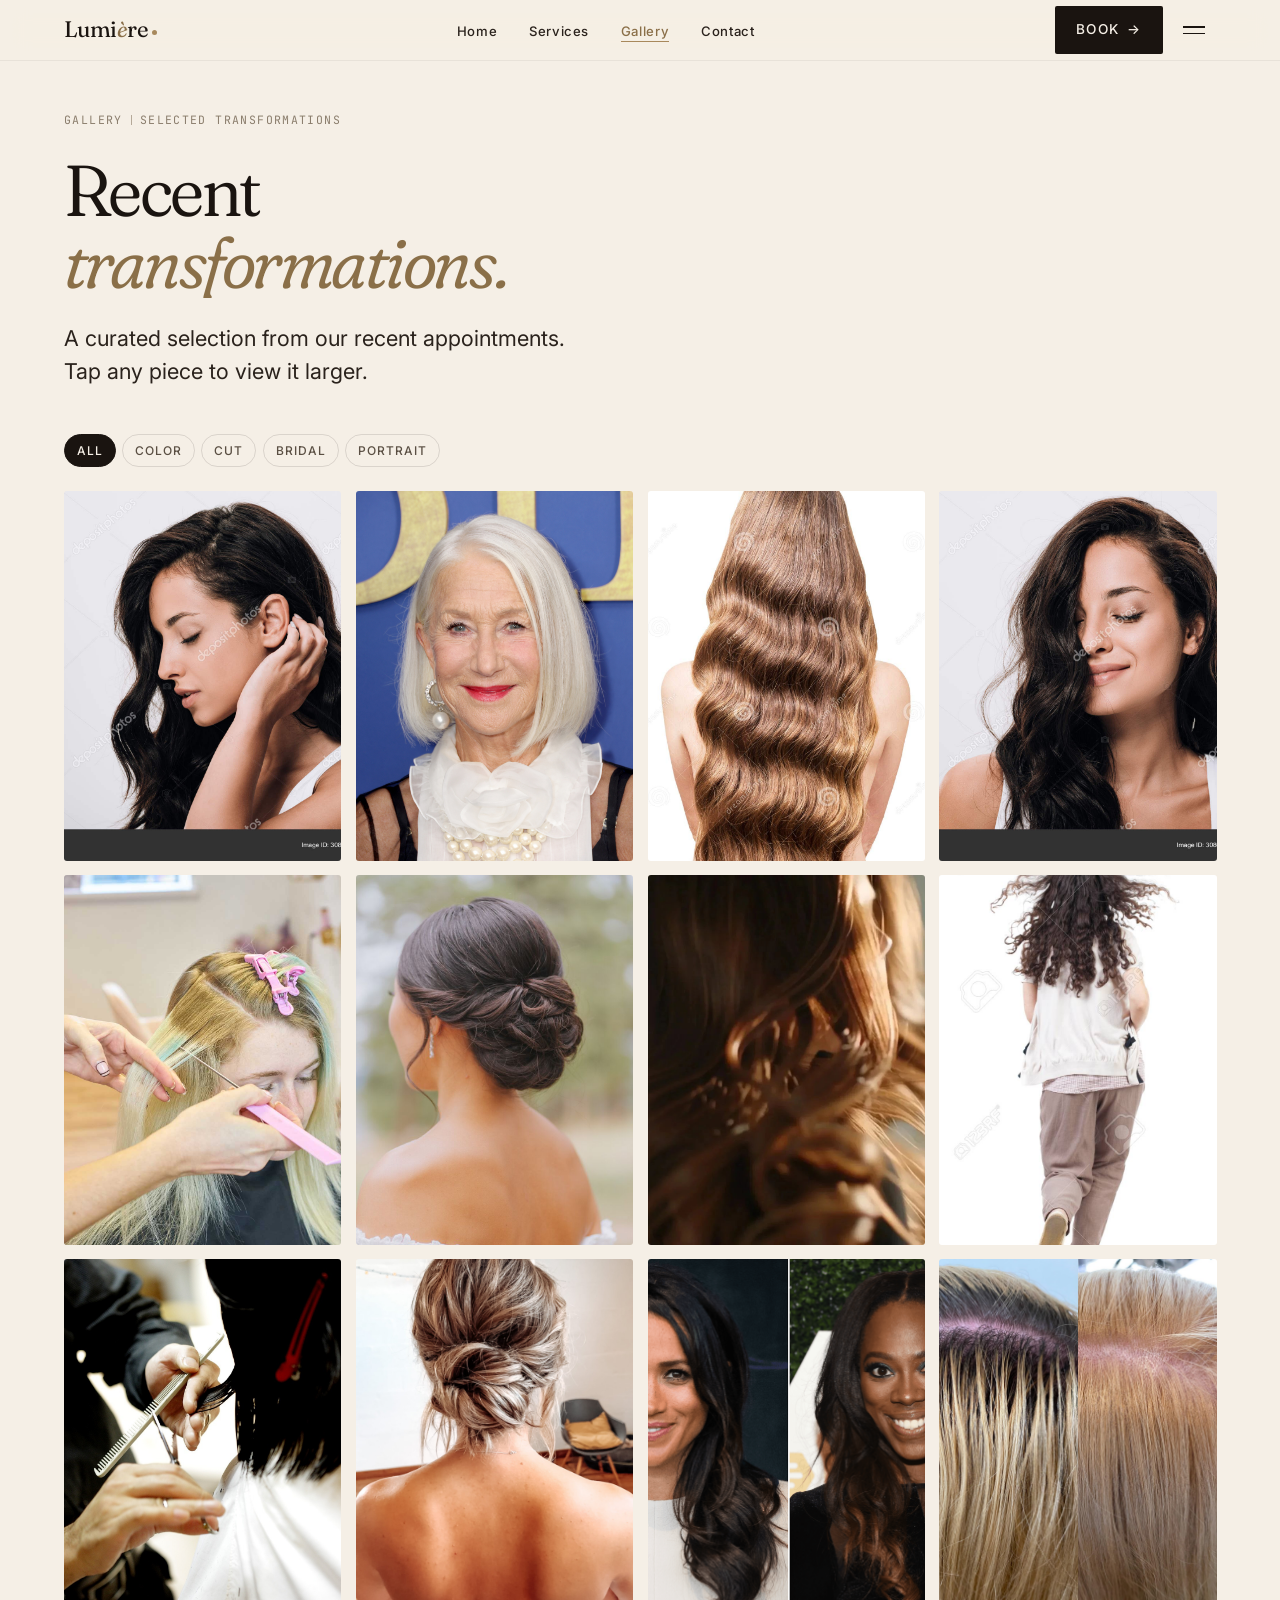
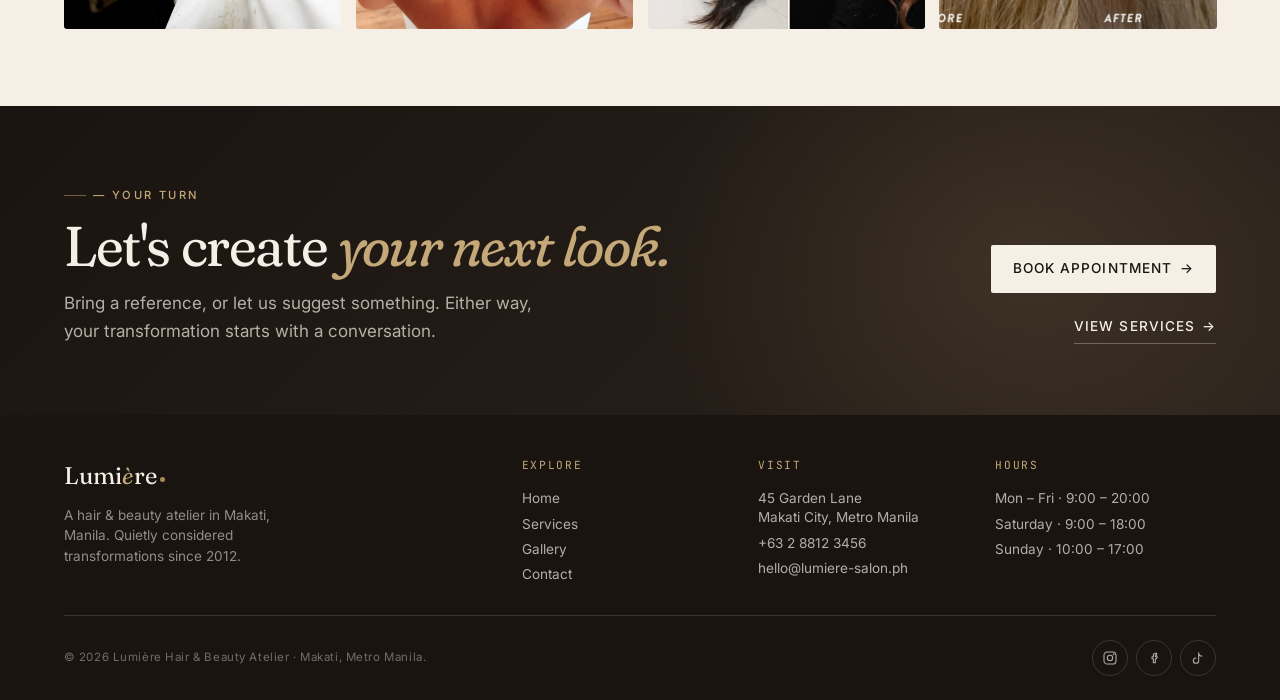
==== commit a64d47e0: "version 3 finalized" ====
--- a/gallery.html
+++ b/gallery.html
@@ -66,7 +66,7 @@
         <div class="hero__meta reveal" style="margin-bottom: 1.5rem;">
           <span>Gallery</span>
           <span class="pipe"></span>
-          <span>Selected 2024 – 2025</span>
+          <span>Selected Transformations</span>
         </div>
         <h1 class="hero__title" style="max-width: 16ch;">
           <span class="row"><span class="reveal">Recent</span></span>
@@ -99,9 +99,9 @@
             <img src="images/gallery/blonde-bob-01.jpg" alt="Hand-painted blonde bob" loading="lazy" />
             <span class="gallery-item__caption">Blonde bob</span>
           </button>
-          <button class="gallery-item" data-category="cut" data-full="images/gallery/blonde-bob-02.jpg" data-caption="Blunt bob · Precision">
-            <img src="images/gallery/blonde-bob-02.jpg" alt="Precision blunt bob cut" loading="lazy" />
-            <span class="gallery-item__caption">Blunt bob</span>
+          <button class="gallery-item" data-category="cut" data-full="images/gallery/long-hair-01.jpg" data-caption="Long layers · Soft movement">
+            <img src="images/gallery/long-hair-01.jpg" alt="Long layered haircut with soft movement" loading="lazy" />
+            <span class="gallery-item__caption">Long layers</span>
           </button>
           <button class="gallery-item" data-category="portrait" data-full="images/gallery/portrait-2.jpg" data-caption="Portrait · Glossy lengths">
             <img src="images/gallery/portrait-2.jpg" alt="Portrait with glossy hair lengths" loading="lazy" />
@@ -115,13 +115,13 @@
             <img src="images/services/bridal-01.jpg" alt="Soft bridal updo" loading="lazy" />
             <span class="gallery-item__caption">Bridal · Updo</span>
           </button>
-          <button class="gallery-item" data-category="portrait" data-full="images/gallery/portrait-3.jpg" data-caption="Portrait · Editorial">
-            <img src="images/gallery/portrait-3.jpg" alt="Editorial hair portrait" loading="lazy" />
-            <span class="gallery-item__caption">Portrait · Editorial</span>
-          </button>
-          <button class="gallery-item" data-category="color" data-full="images/gallery/blonde-bob-03.jpg" data-caption="Blonde · dimensional">
-            <img src="images/gallery/blonde-bob-03.jpg" alt="Dimensional blonde color" loading="lazy" />
-            <span class="gallery-item__caption">Blonde · Dimensional</span>
+          <button class="gallery-item" data-category="portrait" data-full="images/gallery/portrait-5.jpg" data-caption="Portrait · Soft waves">
+            <img src="images/gallery/portrait-5.jpg" alt="Portrait with soft waves" loading="lazy" />
+            <span class="gallery-item__caption">Portrait · Soft waves</span>
+          </button>
+          <button class="gallery-item" data-category="color" data-full="images/gallery/long-hair-02.jpg" data-caption="Balayage · Soft dimension">
+            <img src="images/gallery/long-hair-02.jpg" alt="Long hair with soft balayage dimension" loading="lazy" />
+            <span class="gallery-item__caption">Soft balayage</span>
           </button>
           <button class="gallery-item" data-category="cut" data-full="images/services/haircut-2.jpg" data-caption="Cut · Layered">
             <img src="images/services/haircut-2.jpg" alt="Layered haircut" loading="lazy" />
@@ -138,22 +138,6 @@
           <button class="gallery-item" data-category="color" data-full="images/services/color-04.jpg" data-caption="Balayage · Hand-painted">
             <img src="images/services/color-04.jpg" alt="Hand-painted balayage in progress" loading="lazy" />
             <span class="gallery-item__caption">Balayage · Hand-painted</span>
-          </button>
-          <button class="gallery-item" data-category="portrait" data-full="images/gallery/portrait-5.jpg" data-caption="Portrait · Soft waves">
-            <img src="images/gallery/portrait-5.jpg" alt="Portrait with soft waves" loading="lazy" />
-            <span class="gallery-item__caption">Portrait · Waves</span>
-          </button>
-          <button class="gallery-item" data-category="color" data-full="images/gallery/long-hair-01.jpg" data-caption="Long hair · Lived-in color">
-            <img src="images/gallery/long-hair-01.jpg" alt="Long hair with lived-in color" loading="lazy" />
-            <span class="gallery-item__caption">Long · Lived-in</span>
-          </button>
-          <button class="gallery-item" data-category="bridal" data-full="images/services/bridal-03.jpg" data-caption="Bridal · Soft makeup">
-            <img src="images/services/bridal-03.jpg" alt="Bridal look with soft makeup" loading="lazy" />
-            <span class="gallery-item__caption">Bridal · Soft</span>
-          </button>
-          <button class="gallery-item" data-category="color" data-full="images/gallery/long-hair-02.jpg" data-caption="Long · Balayage">
-            <img src="images/gallery/long-hair-02.jpg" alt="Long hair with balayage" loading="lazy" />
-            <span class="gallery-item__caption">Long · Balayage</span>
           </button>
         </div>
       </div>
--- a/css/style.css
+++ b/css/style.css
@@ -21,6 +21,7 @@
   --gold-deep: #8a6f48;
   --gold-soft: #c4a878;
   --rose: #c89c8c;
+  --rose-deep: #a56456;
   --white: #fdfaf4;
   --line: rgba(26, 20, 16, 0.12);
   --line-soft: rgba(26, 20, 16, 0.06);
@@ -45,8 +46,8 @@
   --container: 1200px;
   --container-narrow: 720px;
   --gutter: clamp(1.15rem, 1rem + 0.6vw, 2.5rem);
-  --section-y: clamp(3.5rem, 3rem + 3vw, 7rem);
-  --section-y-sm: clamp(2.5rem, 2.2rem + 1.5vw, 4rem);
+  --section-y: clamp(3rem, 2.4rem + 3vw, 6rem);
+  --section-y-sm: clamp(2rem, 1.7rem + 1.6vw, 3.5rem);
 
   /* Motion */
   --ease-out: cubic-bezier(0.22, 1, 0.36, 1);
@@ -524,8 +525,8 @@
   background: rgba(26, 20, 16, 0.96);
   backdrop-filter: blur(10px);
   -webkit-backdrop-filter: blur(10px);
-  padding: 0.5rem env(safe-area-inset-right, 0px) 0.5rem env(safe-area-inset-left, 0px);
-  padding-bottom: calc(0.5rem + var(--safe-bottom));
+  padding: 0.35rem env(safe-area-inset-right, 0px) 0.35rem env(safe-area-inset-left, 0px);
+  padding-bottom: calc(0.35rem + var(--safe-bottom));
   border-top: 1px solid rgba(168, 137, 92, 0.2);
 }
 .mobile-bottom-nav__item {
@@ -533,16 +534,16 @@
   flex-direction: column;
   align-items: center;
   gap: 2px;
-  padding: 0.4rem 0.8rem;
+  padding: 0.35rem 0.7rem;
   color: rgba(245, 239, 230, 0.6);
-  font-size: 0.65rem;
+  font-size: 0.62rem;
   letter-spacing: 0.05em;
   text-transform: uppercase;
   transition: color var(--dur-fast) var(--ease-out);
   -webkit-tap-highlight-color: transparent;
 }
 .mobile-bottom-nav__item svg {
-  width: 20px; height: 20px;
+  width: 18px; height: 18px;
   stroke: currentColor;
   fill: none;
   stroke-width: 1.5;
@@ -554,7 +555,7 @@
   background: var(--gold);
   color: var(--ink);
   border-radius: 100px;
-  padding: 0.55rem 1.1rem;
+  padding: 0.5rem 1rem;
   font-weight: 500;
   flex-direction: row;
   gap: 0.4em;
@@ -565,7 +566,7 @@
 }
 
 /* Body padding to offset bottom nav on mobile */
-body { padding-bottom: calc(60px + var(--safe-bottom)); }
+body { padding-bottom: calc(56px + var(--safe-bottom)); }
 @media (min-width: 880px) {
   body { padding-bottom: 0; }
 }
@@ -574,9 +575,12 @@
    7. Hero
    -------------------------------------------------------------------------- */
 .hero {
-  padding-top: calc(60px + var(--safe-top) + clamp(2rem, 1rem + 4vw, 4rem));
+  padding-top: calc(60px + var(--safe-top) + clamp(1.5rem, 0.8rem + 3vw, 3.5rem));
   padding-bottom: var(--section-y-sm);
   position: relative;
+}
+body:not(.page-home) .hero {
+  padding-bottom: clamp(1.2rem, 1rem + 1vw, 2rem);
 }
 .hero__inner {
   display: grid;
@@ -585,9 +589,9 @@
 @media (min-width: 900px) {
   .hero__inner {
     grid-template-columns: 1.05fr 1fr;
-    align-items: end;
+    align-items: center;
     gap: clamp(2rem, 1.5rem + 3vw, 4rem);
-    min-height: calc(100vh - 60px);
+    min-height: clamp(580px, 78vh, 820px);
   }
 }
 
@@ -601,7 +605,7 @@
   letter-spacing: 0.12em;
   text-transform: uppercase;
   color: var(--stone);
-  margin-bottom: 1.2rem;
+  margin-bottom: 0.9rem;
 }
 .hero__meta .pipe {
   width: 1px; height: 10px;
@@ -609,7 +613,7 @@
 }
 
 .hero__title {
-  margin-bottom: 1rem;
+  margin-bottom: 0.8rem;
 }
 .hero__title .row {
   display: block;
@@ -622,9 +626,9 @@
 
 .hero__lede {
   max-width: 38ch;
-  margin-bottom: 1.5rem;
+  margin-bottom: 1.15rem;
   font-size: var(--step-1);
-  line-height: 1.55;
+  line-height: 1.5;
   color: var(--ink-soft);
 }
 
@@ -632,7 +636,7 @@
   display: flex;
   flex-wrap: wrap;
   align-items: center;
-  gap: 1rem;
+  gap: 0.8rem;
 }
 
 .hero__media {
@@ -672,7 +676,7 @@
 .marquee {
   background: var(--ink);
   color: var(--cream);
-  padding: 0.9rem 0;
+  padding: 0.75rem 0;
   overflow: hidden;
   white-space: nowrap;
 }
@@ -718,7 +722,7 @@
   grid-template-columns: auto 1fr auto;
   align-items: center;
   gap: 1rem;
-  padding: 1.4rem 0;
+  padding: 1.1rem 0;
   border-bottom: 1px solid var(--line);
   position: relative;
   transition: padding-left var(--dur) var(--ease-out);
@@ -835,7 +839,7 @@
 }
 .service-card:active .service-card__media img { transform: scale(1.04); }
 .service-card__body {
-  padding: 1.25rem;
+  padding: 1rem;
   display: flex;
   flex-direction: column;
   gap: 0.6rem;
@@ -861,7 +865,7 @@
   white-space: nowrap;
 }
 .service-card__desc {
-  font-size: 0.9rem;
+  font-size: 0.88rem;
   color: var(--ink-mute);
   line-height: 1.55;
   flex: 1;
@@ -886,12 +890,147 @@
   color: var(--gold);
 }
 
+.preview-grid {
+  display: grid;
+  gap: 0.9rem;
+  grid-template-columns: 1fr;
+}
+@media (min-width: 768px) {
+  .preview-grid {
+    grid-template-columns: repeat(3, 1fr);
+  }
+}
+.preview-card {
+  display: flex;
+  flex-direction: column;
+  gap: 0.8rem;
+  min-height: 100%;
+  padding: 1.1rem;
+  background: var(--white);
+  border: 1px solid var(--line-soft);
+  border-radius: 4px;
+  transition: transform var(--dur) var(--ease-out),
+              box-shadow var(--dur) var(--ease-out),
+              border-color var(--dur-fast) var(--ease-out);
+}
+.preview-card:active {
+  transform: translateY(-2px);
+  border-color: var(--line);
+  box-shadow: 0 12px 32px -18px rgba(26, 20, 16, 0.22);
+}
+.preview-card__num {
+  font-family: var(--font-mono);
+  font-size: 0.68rem;
+  letter-spacing: 0.14em;
+  color: var(--gold-deep);
+}
+.preview-card__title {
+  font-size: var(--step-2);
+  font-weight: 350;
+}
+.preview-card__title em {
+  color: var(--gold-deep);
+}
+.preview-card__text {
+  font-size: 0.9rem;
+  line-height: 1.55;
+  color: var(--ink-mute);
+  flex: 1;
+}
+.preview-card__link {
+  font-size: 0.76rem;
+  font-weight: 600;
+  letter-spacing: 0.08em;
+  text-transform: uppercase;
+  color: var(--ink);
+}
+
+.menu-board {
+  display: grid;
+  gap: 0.9rem;
+  grid-template-columns: 1fr;
+}
+@media (min-width: 768px) {
+  .menu-board {
+    grid-template-columns: repeat(2, 1fr);
+  }
+}
+.menu-panel {
+  padding: 1.1rem;
+  background: var(--white);
+  border: 1px solid var(--line-soft);
+  border-radius: 4px;
+}
+.menu-panel__top {
+  display: flex;
+  flex-direction: column;
+  gap: 0.45rem;
+  margin-bottom: 0.9rem;
+}
+.menu-panel__eyebrow {
+  font-family: var(--font-mono);
+  font-size: 0.68rem;
+  letter-spacing: 0.14em;
+  color: var(--gold-deep);
+}
+.menu-panel__title {
+  font-size: var(--step-2);
+  font-weight: 350;
+}
+.menu-panel__list {
+  display: flex;
+  flex-direction: column;
+  gap: 0.75rem;
+}
+.menu-panel__list li {
+  display: flex;
+  align-items: baseline;
+  justify-content: space-between;
+  gap: 1rem;
+  padding-top: 0.75rem;
+  border-top: 1px solid var(--line-soft);
+}
+.menu-panel__list li:first-child {
+  padding-top: 0;
+  border-top: 0;
+}
+.menu-panel__list span {
+  color: var(--ink-mute);
+  font-size: 0.92rem;
+  line-height: 1.45;
+}
+.menu-panel__list strong {
+  font-family: var(--font-display);
+  font-size: 1rem;
+  font-weight: 400;
+  color: var(--ink);
+  white-space: nowrap;
+}
+.menu-extras {
+  display: flex;
+  flex-direction: column;
+  gap: 0.8rem;
+  margin-top: 1.25rem;
+}
+.menu-extras__label {
+  font-family: var(--font-mono);
+  font-size: 0.7rem;
+  letter-spacing: 0.14em;
+  text-transform: uppercase;
+  color: var(--stone);
+}
+.menu-extras__items {
+  display: flex;
+  flex-wrap: wrap;
+  gap: 0.55rem;
+}
+
 /* --------------------------------------------------------------------------
    10. Gallery / Collage
    -------------------------------------------------------------------------- */
 .collage {
   display: grid;
-  grid-template-columns: repeat(2, 1fr);
+  grid-template-columns: 1.3fr 1fr;
   gap: 0.6rem;
 }
 @media (min-width: 768px) {
@@ -925,13 +1064,13 @@
 .gallery-grid {
   display: grid;
   grid-template-columns: repeat(2, 1fr);
-  gap: 0.5rem;
+  gap: 0.45rem;
 }
 @media (min-width: 640px) {
-  .gallery-grid { grid-template-columns: repeat(3, 1fr); gap: 0.8rem; }
+  .gallery-grid { grid-template-columns: repeat(3, 1fr); gap: 0.75rem; }
 }
 @media (min-width: 1024px) {
-  .gallery-grid { grid-template-columns: repeat(4, 1fr); gap: 1rem; }
+  .gallery-grid { grid-template-columns: repeat(4, 1fr); gap: 0.9rem; }
 }
 .gallery-item {
   position: relative;
@@ -958,12 +1097,16 @@
   font-size: 0.7rem;
   letter-spacing: 0.08em;
   text-transform: uppercase;
-  opacity: 0;
-  transform: translateY(8px);
+  opacity: 1;
+  transform: translateY(0);
   transition: opacity var(--dur) var(--ease-out),
               transform var(--dur) var(--ease-out);
 }
 @media (hover: hover) {
+  .gallery-item__caption {
+    opacity: 0;
+    transform: translateY(8px);
+  }
   .gallery-item:hover .gallery-item__caption {
     opacity: 1;
     transform: translateY(0);
@@ -1100,7 +1243,7 @@
   background: var(--white);
   border: 1px solid var(--line-soft);
   border-radius: 4px;
-  padding: 1.5rem;
+  padding: 1.25rem;
   display: flex;
   flex-direction: column;
   gap: 1rem;
@@ -1164,7 +1307,7 @@
 .cta-banner {
   background: linear-gradient(135deg, var(--ink) 0%, var(--ink-soft) 100%);
   color: var(--cream);
-  padding: var(--section-y) 0;
+  padding: clamp(2.5rem, 2rem + 3vw, 5rem) 0;
   position: relative;
   overflow: hidden;
 }
@@ -1212,13 +1355,13 @@
 .footer {
   background: var(--ink);
   color: var(--cream);
-  padding: var(--section-y-sm) 0 2rem;
+  padding: clamp(2rem, 1.8rem + 1vw, 3rem) 0 1.5rem;
 }
 .footer__top {
   display: grid;
   grid-template-columns: 1fr 1fr;
-  gap: 2rem 1rem;
-  padding-bottom: 2rem;
+  gap: 1.5rem 1rem;
+  padding-bottom: 1.5rem;
   border-bottom: 1px solid var(--line-light);
 }
 @media (min-width: 640px) {
@@ -1357,7 +1500,7 @@
   .info-cards { grid-template-columns: repeat(3, 1fr); }
 }
 .info-card {
-  padding: 1.25rem;
+  padding: 1rem;
   background: var(--white);
   border: 1px solid var(--line-soft);
   border-radius: 4px;
@@ -1410,7 +1553,7 @@
 }
 .process__step {
   position: relative;
-  padding: 1.25rem;
+  padding: 1rem;
   border: 1px solid var(--line-soft);
   border-radius: 4px;
   background: var(--white);
@@ -1453,7 +1596,7 @@
   justify-content: space-between;
   align-items: center;
   gap: 1rem;
-  padding: 1.2rem 0;
+  padding: 1rem 0;
   text-align: left;
   cursor: pointer;
   font-family: var(--font-display);
@@ -1496,8 +1639,8 @@
   transition: max-height var(--dur) var(--ease-out);
 }
 .faq__a-inner {
-  padding-bottom: 1.2rem;
-  font-size: 0.95rem;
+  padding-bottom: 1rem;
+  font-size: 0.92rem;
   color: var(--ink-mute);
   line-height: 1.65;
   max-width: 60ch;
@@ -1601,42 +1744,80 @@
   transform: translateX(-50%) translateY(0);
 }
 
-/* Sticky CTA — mobile only, above bottom nav */
-.sticky-cta {
-  position: fixed;
-  right: 1rem;
-  bottom: calc(70px + var(--safe-bottom) + 0.5rem);
-  z-index: var(--z-nav);
-  display: inline-flex;
-  align-items: center;
-  gap: 0.5em;
-  padding: 0.7em 1.2em;
-  background: var(--gold);
-  color: var(--ink);
-  font-size: 0.78rem;
-  font-weight: 600;
-  letter-spacing: 0.08em;
-  text-transform: uppercase;
-  border-radius: 100px;
-  box-shadow: 0 8px 24px rgba(168, 137, 92, 0.4);
-  transition: transform var(--dur-fast) var(--ease-out),
-              opacity var(--dur-fast) var(--ease-out);
-  -webkit-tap-highlight-color: transparent;
-}
-.sticky-cta:active { transform: scale(0.95); }
-.sticky-cta .dot {
-  width: 6px; height: 6px;
-  background: var(--ink);
-  border-radius: 50%;
-  animation: pulse 2s ease-in-out infinite;
-}
-@keyframes pulse {
-  0%, 100% { opacity: 0.4; transform: scale(1); }
-  50% { opacity: 1; transform: scale(1.2); }
-}
-@media (min-width: 880px) {
-  .sticky-cta { display: none; }
-}
-
-/* Hide sticky CTA on contact page (form is the CTA) */
-body.page-contact .sticky-cta { display: none; }
+.sticky-cta { display: none; }
+
+@media (max-width: 879px) {
+  .section-head {
+    margin-bottom: 1.35rem;
+  }
+
+  .section-head__lede,
+  .lead,
+  p {
+    max-width: 34ch;
+  }
+
+  .hero__inner {
+    gap: 1.25rem;
+  }
+
+  .hero__media {
+    aspect-ratio: 5 / 6;
+    max-height: 290px;
+  }
+
+  body:not(.page-home) .hero__title {
+    max-width: 10ch !important;
+  }
+
+  .mobile-panel__footer {
+    flex-direction: column;
+    gap: 0.35rem;
+  }
+
+  .service-row {
+    grid-template-columns: 1fr auto;
+    align-items: start;
+    gap: 0.85rem;
+  }
+
+  .service-row__num {
+    grid-column: 1 / -1;
+  }
+
+  .service-row__name {
+    font-size: var(--step-1);
+  }
+
+  .service-row__price {
+    font-size: var(--step-1);
+  }
+
+  .service-row__arrow {
+    display: none;
+  }
+
+  .service-card__head {
+    flex-direction: column;
+    align-items: flex-start;
+    gap: 0.35rem;
+  }
+
+  .process {
+    gap: 0.75rem;
+  }
+
+  .stats {
+    gap: 1rem 0.75rem;
+    padding-top: 1.5rem;
+  }
+
+  .stat__label,
+  .footer__copy {
+    letter-spacing: 0.08em;
+  }
+
+  .cta-banner__actions {
+    gap: 0.75rem;
+  }
+}
